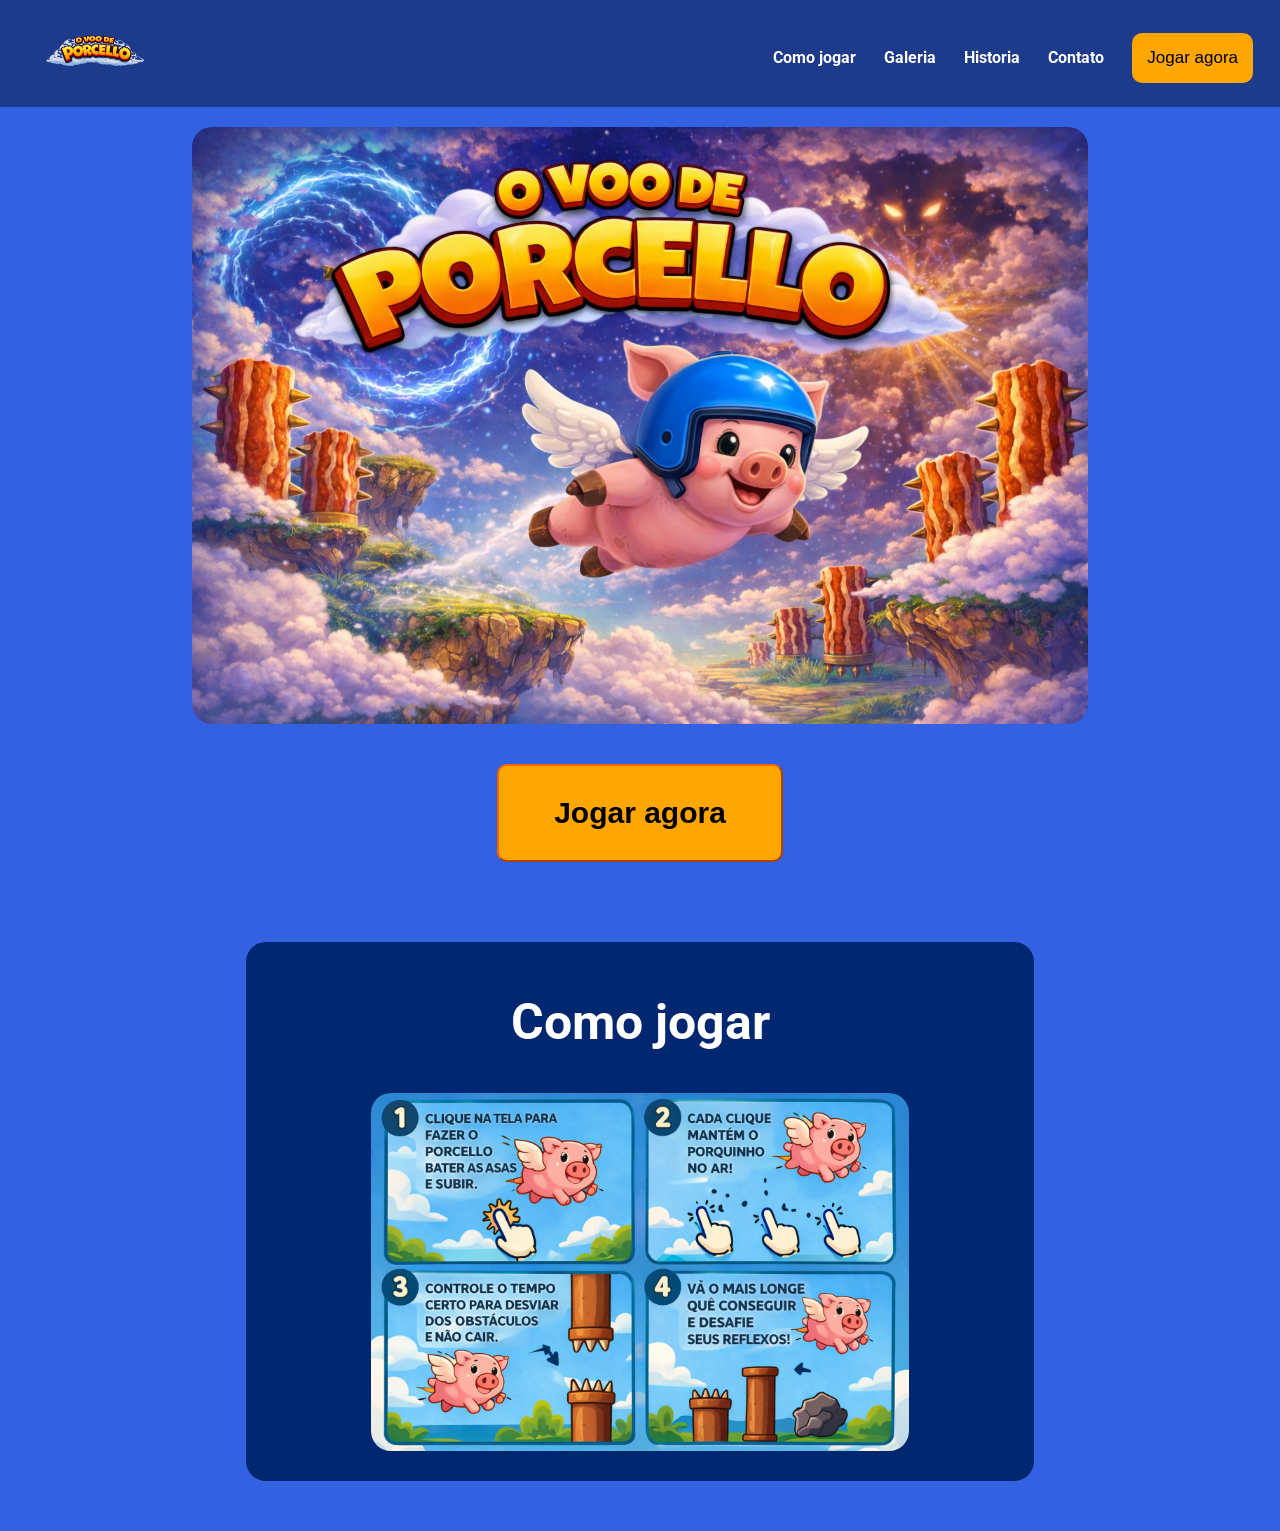
==== index.html @ 7879a1dc "a" ====
<!DOCTYPE html>
<html lang="pt-br">

<head>
    <meta charset="UTF-8">
    <meta name="viewport" content="width=device-width, initial-scale=1.0">
    <title>Voo de Porcello</title>
    <link rel="preconnect" href="https://fonts.googleapis.com">
    <link rel="preconnect" href="https://fonts.gstatic.com" crossorigin>
    <link href="https://fonts.googleapis.com/css2?family=Roboto:ital,wght@0,100..900;1,100..900&display=swap"
        rel="stylesheet">
    <link rel="stylesheet" href="css/style.css">
    <link rel="stylesheet" href="css/all.css">
    <link rel="icon" href="img/1.png">
</head>

<body>
    <header>
        <a href="index.html">
            <img src="img/o_voo_de_porcello_transparente.png" alt="Voo de Procello">
        </a>
        <nav>
            <ul>
                <li>
                    <a href="#howplay">Como jogar</a>
                </li>
                <li>
                    <a href="galeria.html">
                        Galeria
                    </a>
                </li>
                <li>
                    <a href="historia.html">
                        Historia
                    </a>
                </li>
                <li>
                    <a href="contato.html">
                        Contato
                    </a>
                </li>
                <li>
                    <a href="jogo/index.html" target="_blank">
                        <button>Jogar agora</button></a>
                </li>
            </ul>
        </nav>
    </header>
</body>
<main class="banner">
    <img src="img/O voo de Porcello no céu (1).png" alt="Banner">
    <a href="jogo/index.html" target="_blank">
        <button>Jogar agora</button>
    </a>
    <div id="howplay">
        <h2>Como jogar</h2>
        <img class="comojogar" src="img/Instruções do jogo do porquinho.png" alt="comoJogarJogo">
    </div>



</main>
<footer>

</footer>
<script src="index.js"></script>
</html>
---- css/style.css ----
*{
    scroll-behavior: smooth;
}

body {
    margin: 0;
    font-family: Roboto, Arial;
    font-size: 16px;
    background-color: #3261e2;
}

header {
    width: 100%;
    background-color: #1E3A8A;
    padding: 15px;
    box-sizing: border-box;
    transition: all 1.5s;
}

header nav {
    margin-top: -10px;
    display: flex;
    float: right;
}

header a img {
    width: 8%;
    margin-top: 6px;
    margin-left: 30px;
}

header nav ul {
    list-style: none;
}

header nav ul li {
    display: inline-block;
    margin: 12px;
}

header a {
    text-decoration: none;
    color: white;
    font-weight: bold;
}

header a:hover {
    color: rgb(56, 0, 88);
}

header button {
    padding: 15px;
    background-color: rgb(255, 166, 0);
    border: none;
    border-radius: 10px;
    cursor: pointer;
    font-size: 17px;
}

main button {
    padding: 15px;
    background-color: rgb(255, 166, 0);
    border-color: rgb(255, 102, 0);
    border-radius: 10px;
    cursor: pointer;
}

button:hover {
    background-color: rgb(255, 102, 0);
}

.banner img {
    width: 70%;
    margin: auto;
    margin-top: 20px;
    display: flex;
    justify-content: center;
    align-items: center;
    border-radius: 20px;
}

main {
    button {
        display: flex;
        align-items: center;
        justify-items: center;
        margin: 40px auto 80px auto;
        padding: 30px 55px;
        font-size: 30px;
        font-weight: bold;
        text-decoration: none;
    }
    .comojogar{
        width: 70%;
        margin-bottom: 20px;
    }
    a{
        text-decoration: none;
        cursor: auto;
    }
}

main div {
    width: 60%;
    padding: 10px;
    margin: 40px auto 50px auto;
    background-color: rgb(0, 39, 112);
    border-radius: 20px;
    h2 {
        color: white;
        text-align: center;
        font-size: 50px;
    }
    p {
        color: white;
        text-align: center;
        padding: 0 40px;
    }
    
}
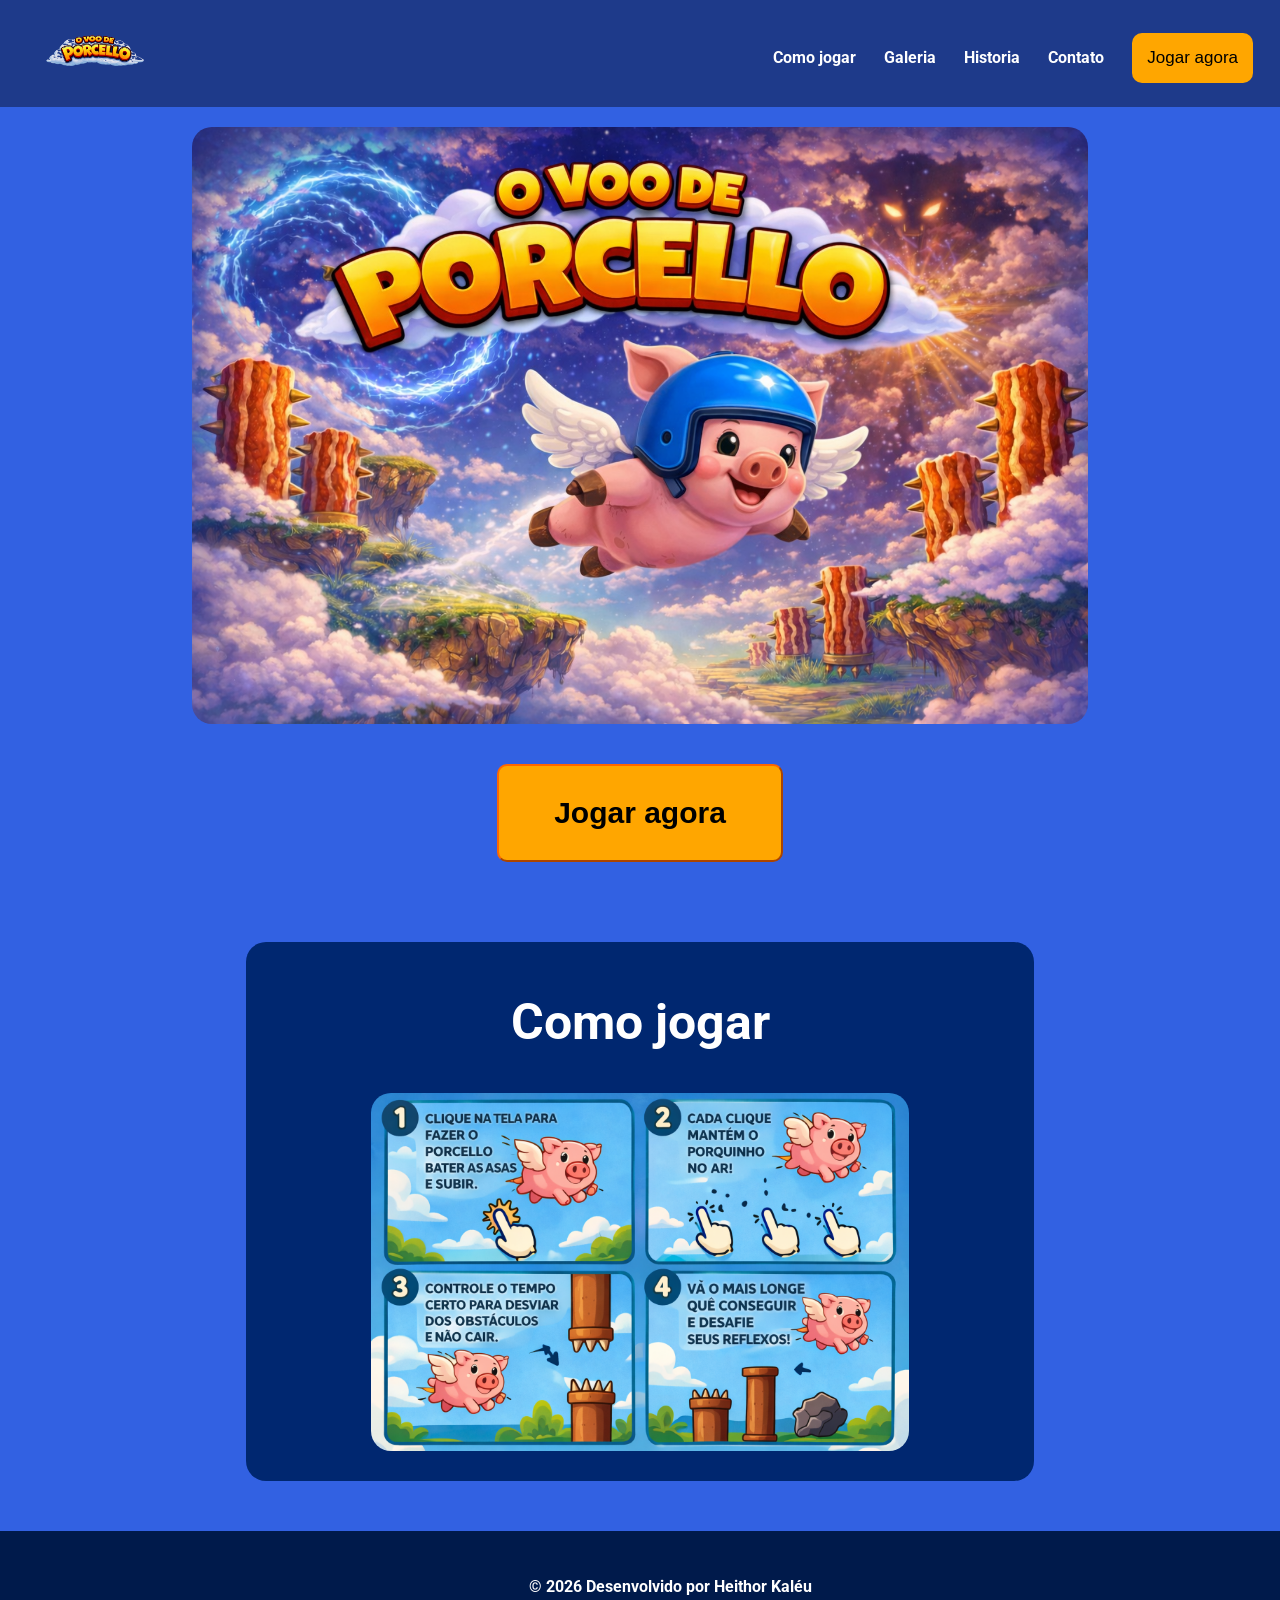
==== commit d4379e66: "adicionando footer" ====
--- a/index.html
+++ b/index.html
@@ -61,6 +61,7 @@
 
 </main>
 <footer>
+    <p><strong> &copy; 2026 Desenvolvido por Heithor Kaléu</strong></p>
 
 </footer>
 <script src="index.js"></script>
--- a/css/style.css
+++ b/css/style.css
@@ -118,3 +118,10 @@
     }
     
 }
+footer{
+    padding: 30px;
+    text-align: center;
+    width: 100%;
+    color: white;
+    background-color: rgb(0, 26, 75);
+}
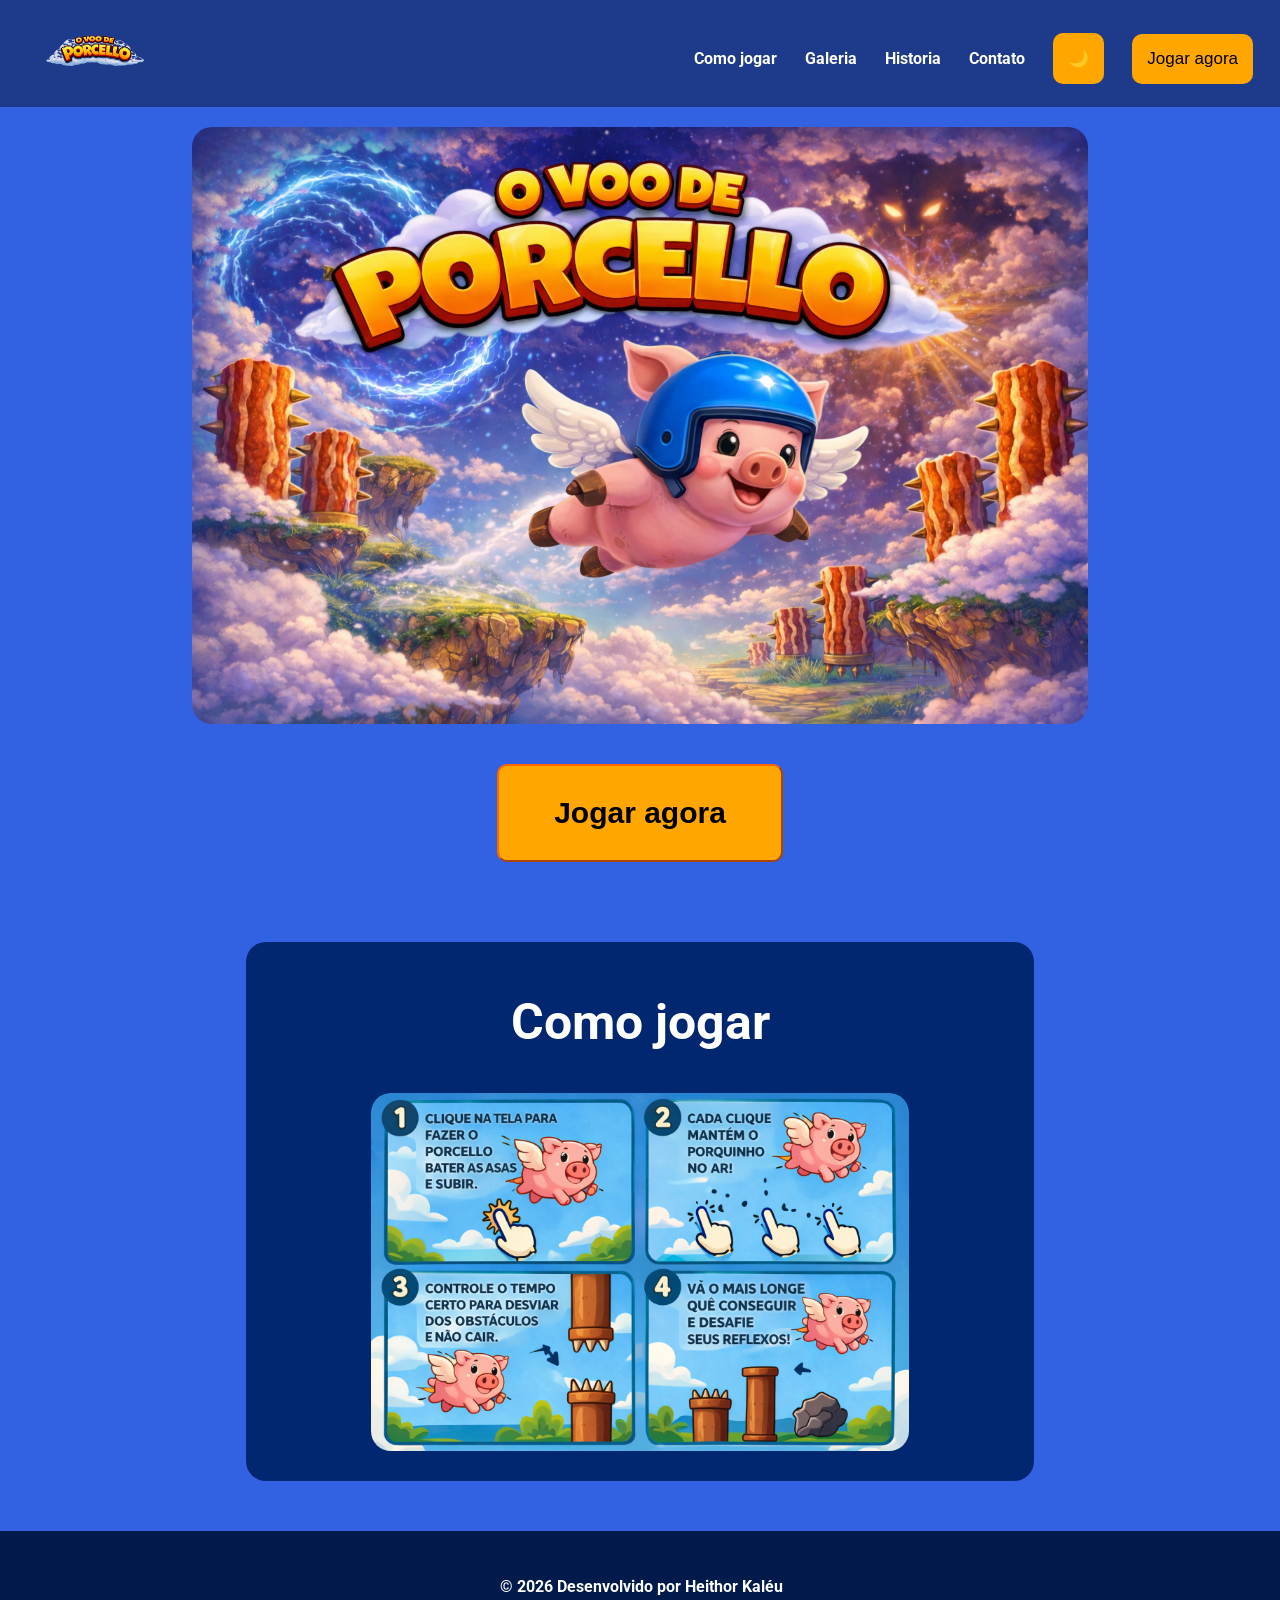
==== commit 0f41833a: "adicionando botao no index" ====
--- a/index.html
+++ b/index.html
@@ -40,6 +40,9 @@
                     </a>
                 </li>
                 <li>
+                    <button id="btnTema" onclick="alternarTema()">🌙</button>
+                </li>
+                <li>
                     <a href="jogo/index.html" target="_blank">
                         <button>Jogar agora</button></a>
                 </li>
--- a/css/style.css
+++ b/css/style.css
@@ -119,9 +119,10 @@
     
 }
 footer{
+    margin: 0;
     padding: 30px;
     text-align: center;
-    width: 100%;
+    width: 95.5%;
     color: white;
     background-color: rgb(0, 26, 75);
 }
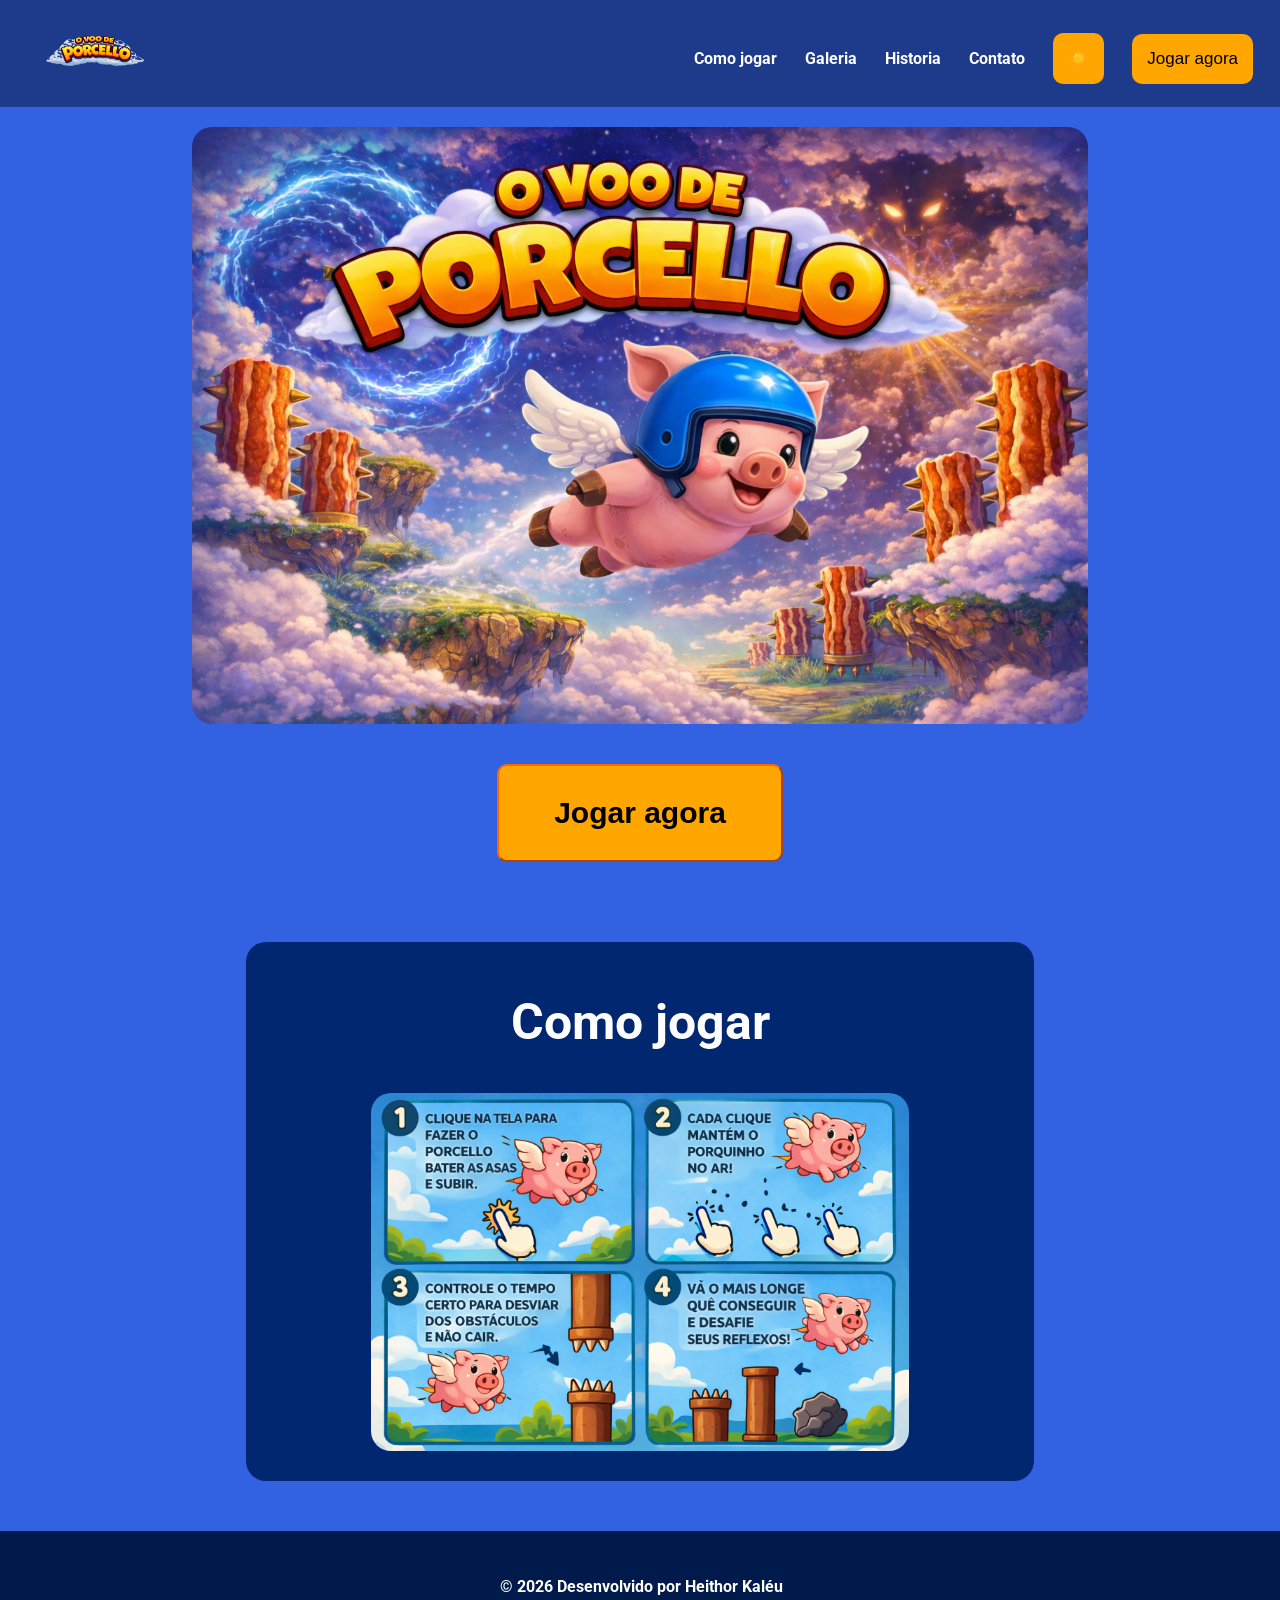
==== commit 87f6f257: "alterando emoji do tema" ====
--- a/index.html
+++ b/index.html
@@ -12,6 +12,7 @@
     <link rel="stylesheet" href="css/style.css">
     <link rel="stylesheet" href="css/all.css">
     <link rel="icon" href="img/1.png">
+    <script src="index.js"></script>
 </head>
 
 <body>
@@ -40,7 +41,7 @@
                     </a>
                 </li>
                 <li>
-                    <button id="btnTema" onclick="alternarTema()">🌙</button>
+                    <button id="btnTema" onclick="alternarTema()">☀️</button>
                 </li>
                 <li>
                     <a href="jogo/index.html" target="_blank">
@@ -67,5 +68,5 @@
     <p><strong> &copy; 2026 Desenvolvido por Heithor Kaléu</strong></p>
 
 </footer>
-<script src="index.js"></script>
+
 </html>
--- a/css/style.css
+++ b/css/style.css
@@ -1,3 +1,4 @@
+/* ===== TEMA PADRÃO ===== */
 *{
     scroll-behavior: smooth;
 }
@@ -7,6 +8,12 @@
     font-family: Roboto, Arial;
     font-size: 16px;
     background-color: #3261e2;
+    color: white;
+}
+
+body.light {
+    background-color: #0a1531;
+    color: black;
 }
 
 header {
@@ -15,6 +22,10 @@
     padding: 15px;
     box-sizing: border-box;
     transition: all 1.5s;
+}
+
+body.light header {
+    background-color: #122557;
 }
 
 header nav {
@@ -40,8 +51,13 @@
 
 header a {
     text-decoration: none;
-    color: white;
+    color: rgb(255, 255, 255);
     font-weight: bold;
+}
+
+body.light header a {
+    background-color: #1E3A8A;
+    color: rgb(0, 0, 0);
 }
 
 header a:hover {
@@ -65,6 +81,11 @@
     cursor: pointer;
 }
 
+body.light button {
+    background-color: #ff9800;
+    color: black;
+}
+
 button:hover {
     background-color: rgb(255, 102, 0);
 }
@@ -73,31 +94,29 @@
     width: 70%;
     margin: auto;
     margin-top: 20px;
-    display: flex;
-    justify-content: center;
-    align-items: center;
+    display: block;
     border-radius: 20px;
 }
 
-main {
-    button {
-        display: flex;
-        align-items: center;
-        justify-items: center;
-        margin: 40px auto 80px auto;
-        padding: 30px 55px;
-        font-size: 30px;
-        font-weight: bold;
-        text-decoration: none;
-    }
-    .comojogar{
-        width: 70%;
-        margin-bottom: 20px;
-    }
-    a{
-        text-decoration: none;
-        cursor: auto;
-    }
+main button {
+    display: flex;
+    align-items: center;
+    justify-content: center;
+    margin: 40px auto 80px auto;
+    padding: 30px 55px;
+    font-size: 30px;
+    font-weight: bold;
+    text-decoration: none;
+}
+
+main .comojogar{
+    width: 70%;
+    margin-bottom: 20px;
+}
+
+main a{
+    text-decoration: none;
+    cursor: auto;
 }
 
 main div {
@@ -106,18 +125,29 @@
     margin: 40px auto 50px auto;
     background-color: rgb(0, 39, 112);
     border-radius: 20px;
-    h2 {
-        color: white;
-        text-align: center;
-        font-size: 50px;
-    }
-    p {
-        color: white;
-        text-align: center;
-        padding: 0 40px;
-    }
-    
 }
+
+main div h2 {
+    color: white;
+    text-align: center;
+    font-size: 50px;
+}
+
+main div p {
+    color: white;
+    text-align: center;
+    padding: 0 40px;
+}
+
+body.light main div {
+    background-color: #122557;
+}
+
+body.light main div h2,
+body.light main div p {
+    color: rgb(255, 255, 255);
+}
+
 footer{
     margin: 0;
     padding: 30px;
@@ -126,3 +156,27 @@
     color: white;
     background-color: rgb(0, 26, 75);
 }
+
+body.light footer {
+    background-color: #122557;
+    color: rgb(255, 255, 255);
+}
+
+/* REMOVE QUALQUER ESTILO PADRÃO DE LINK */
+a,
+a:link,
+a:visited,
+a:hover,
+a:active {
+    color: inherit !important;
+    background: none !important;
+    text-decoration: none !important;
+}
+
+body {
+    color: rgb(255, 255, 255);
+}
+
+body.light {
+    color: rgb(255, 255, 255);
+}
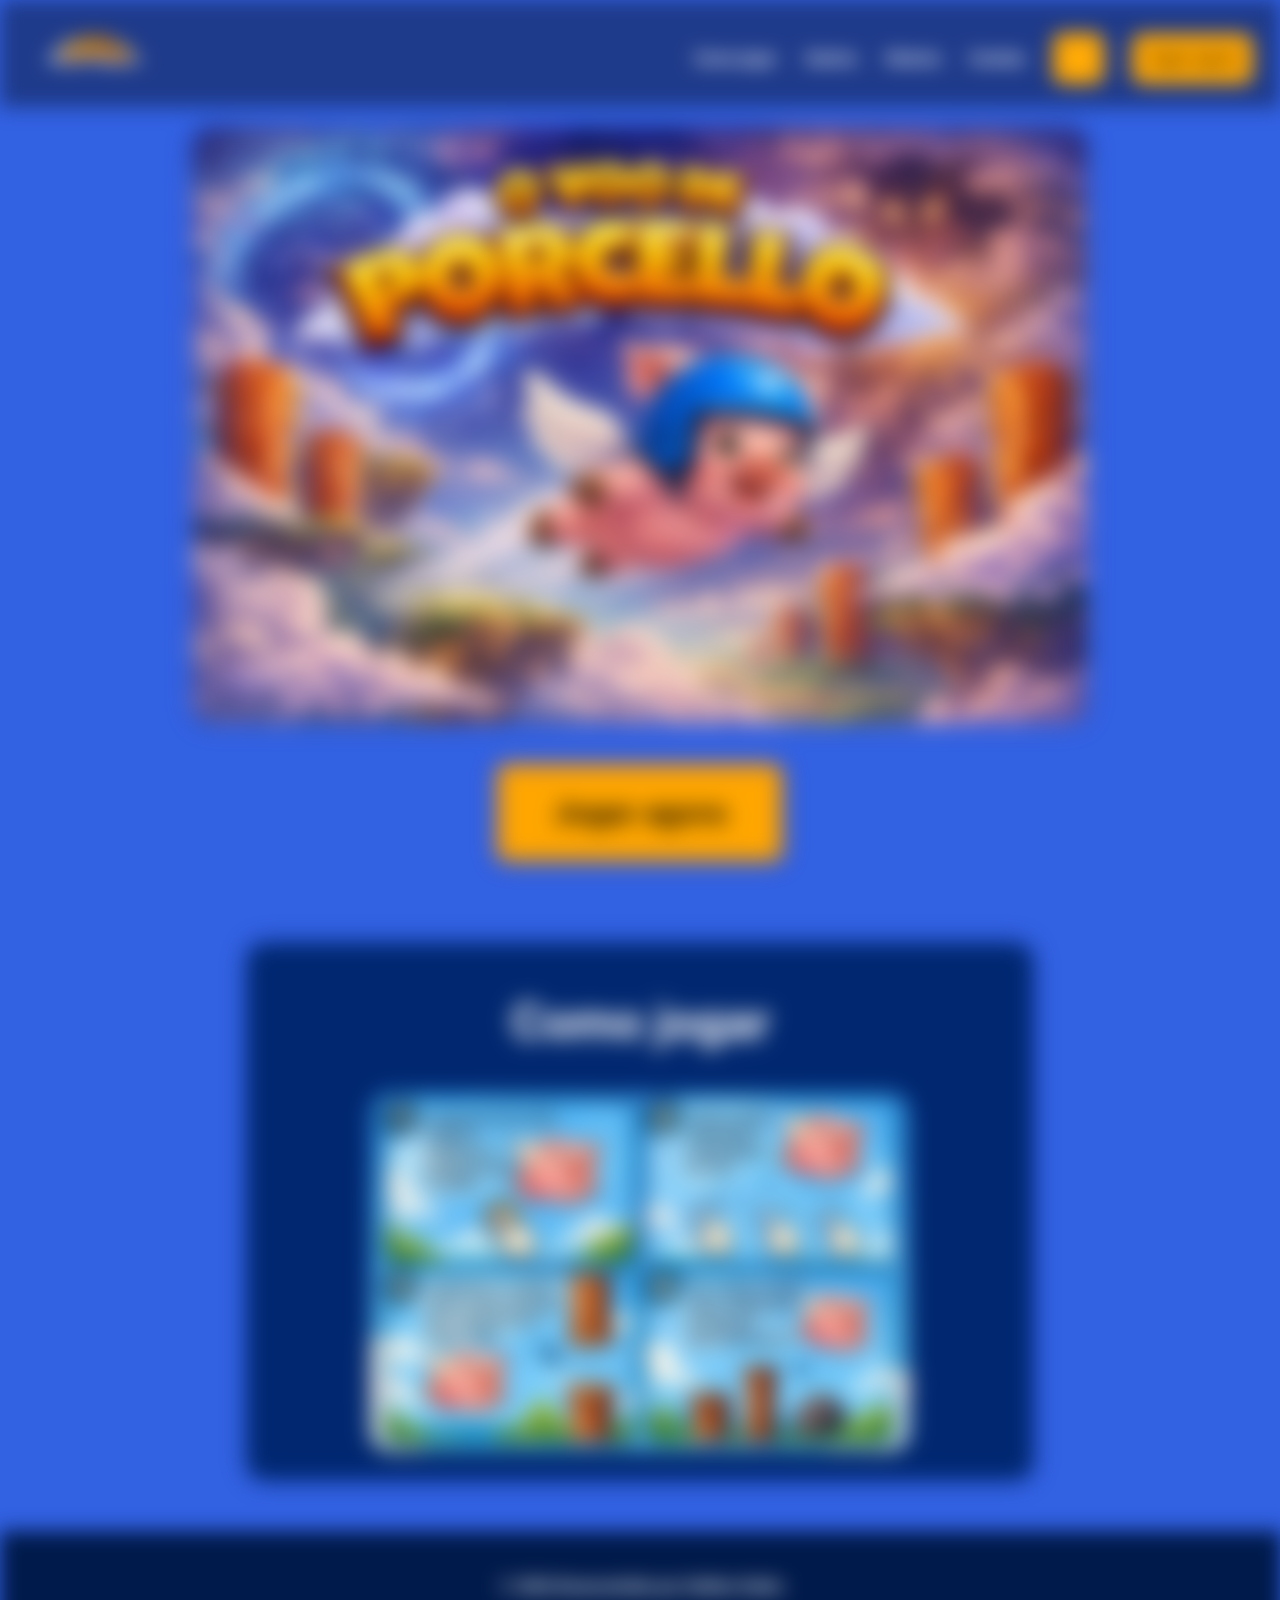
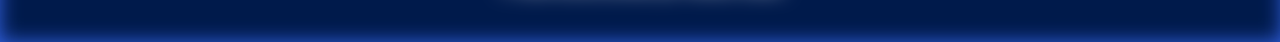
==== commit 03085ab0: "Add files via upload" ====
--- a/index.html
+++ b/index.html
@@ -12,10 +12,10 @@
     <link rel="stylesheet" href="css/style.css">
     <link rel="stylesheet" href="css/all.css">
     <link rel="icon" href="img/1.png">
-    <script src="index.js"></script>
+    
 </head>
 
-<body>
+<body >
     <header>
         <a href="index.html">
             <img src="img/o_voo_de_porcello_transparente.png" alt="Voo de Procello">
@@ -50,8 +50,8 @@
             </ul>
         </nav>
     </header>
-</body>
-<main class="banner">
+
+<main class="banner" style="filter: blur(5px);">
     <img src="img/O voo de Porcello no céu (1).png" alt="Banner">
     <a href="jogo/index.html" target="_blank">
         <button>Jogar agora</button>
@@ -68,5 +68,6 @@
     <p><strong> &copy; 2026 Desenvolvido por Heithor Kaléu</strong></p>
 
 </footer>
-
+<script src="index.js"></script>
+</body>
 </html>
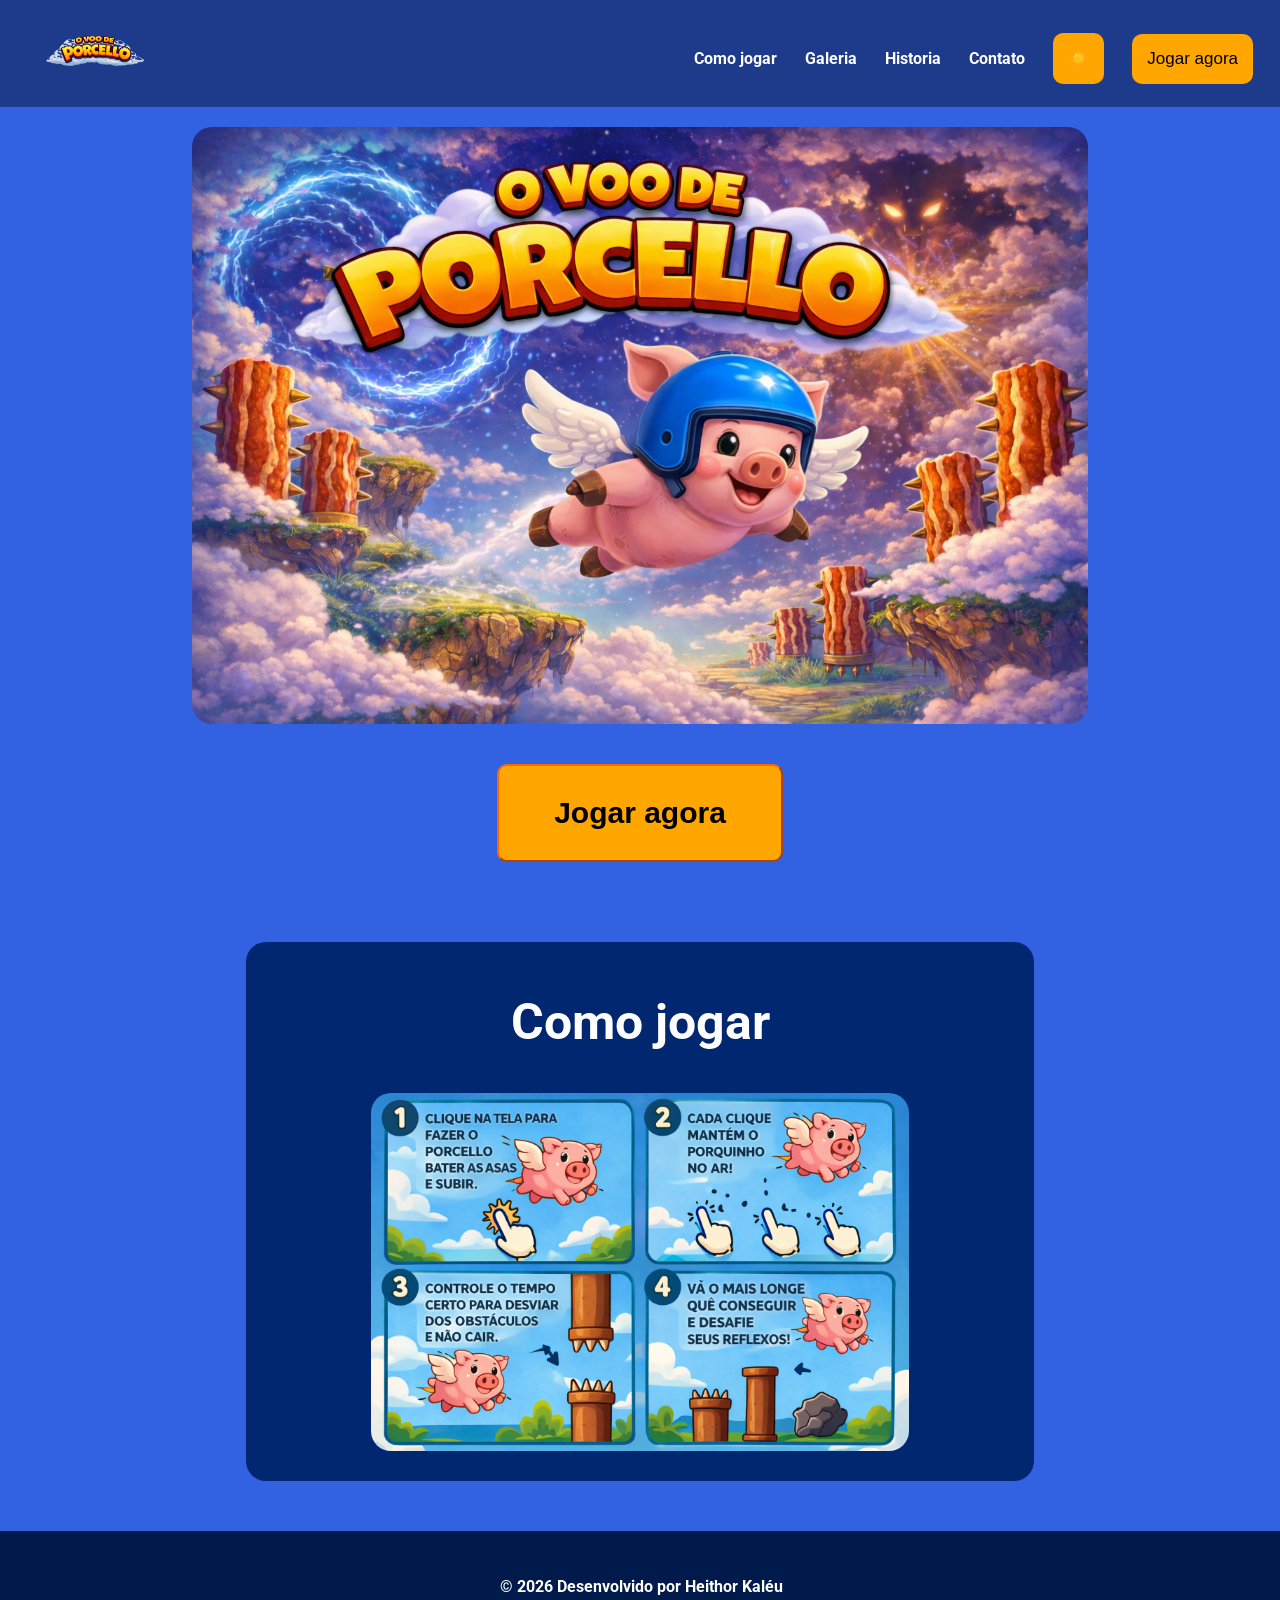
==== commit a6e4900e: "blur" ====
--- a/index.html
+++ b/index.html
@@ -51,7 +51,7 @@
         </nav>
     </header>
 
-<main class="banner" style="filter: blur(5px);">
+<main class="banner">
     <img src="img/O voo de Porcello no céu (1).png" alt="Banner">
     <a href="jogo/index.html" target="_blank">
         <button>Jogar agora</button>
@@ -70,4 +70,4 @@
 </footer>
 <script src="index.js"></script>
 </body>
-</html>+</html>
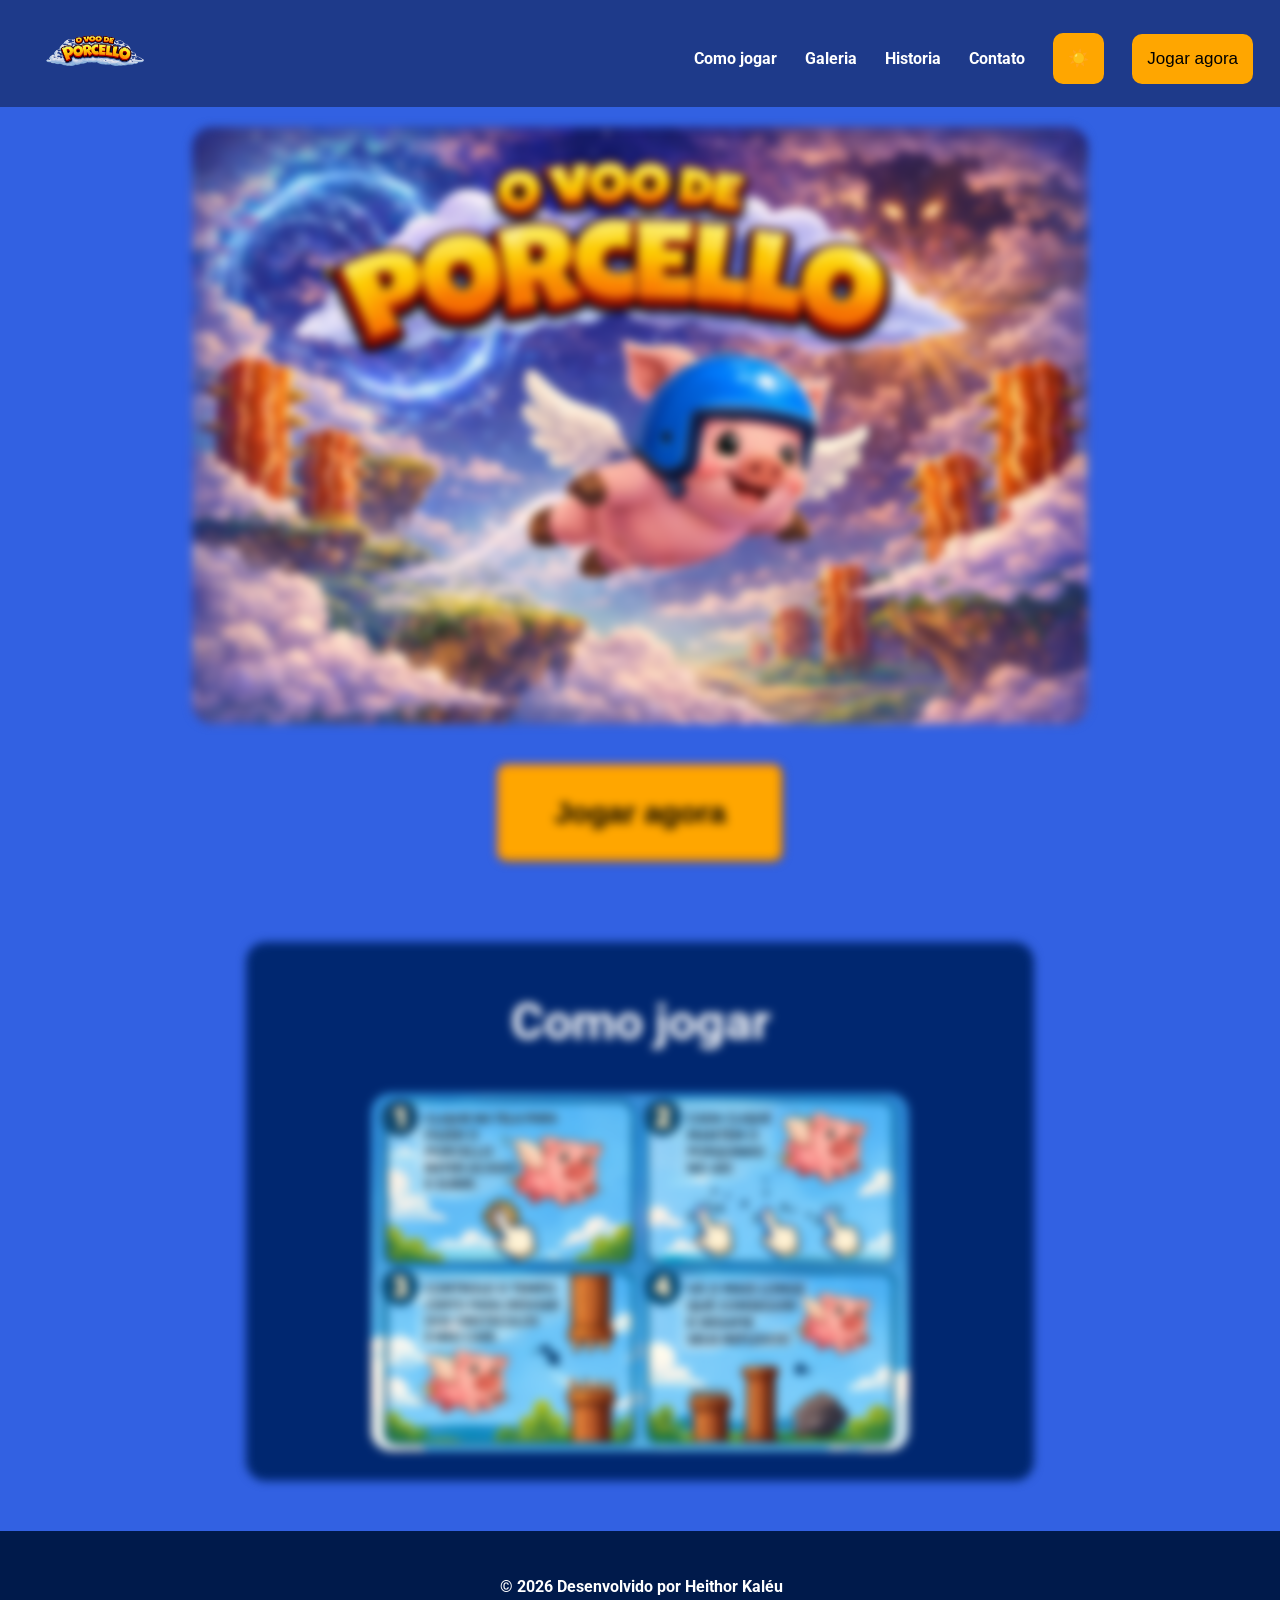
==== commit 8345b6f8: "gambiarra" ====
--- a/index.html
+++ b/index.html
@@ -51,7 +51,7 @@
         </nav>
     </header>
 
-<main class="banner">
+<main class="banner" style="filter: blur(5px);">
     <img src="img/O voo de Porcello no céu (1).png" alt="Banner">
     <a href="jogo/index.html" target="_blank">
         <button>Jogar agora</button>
